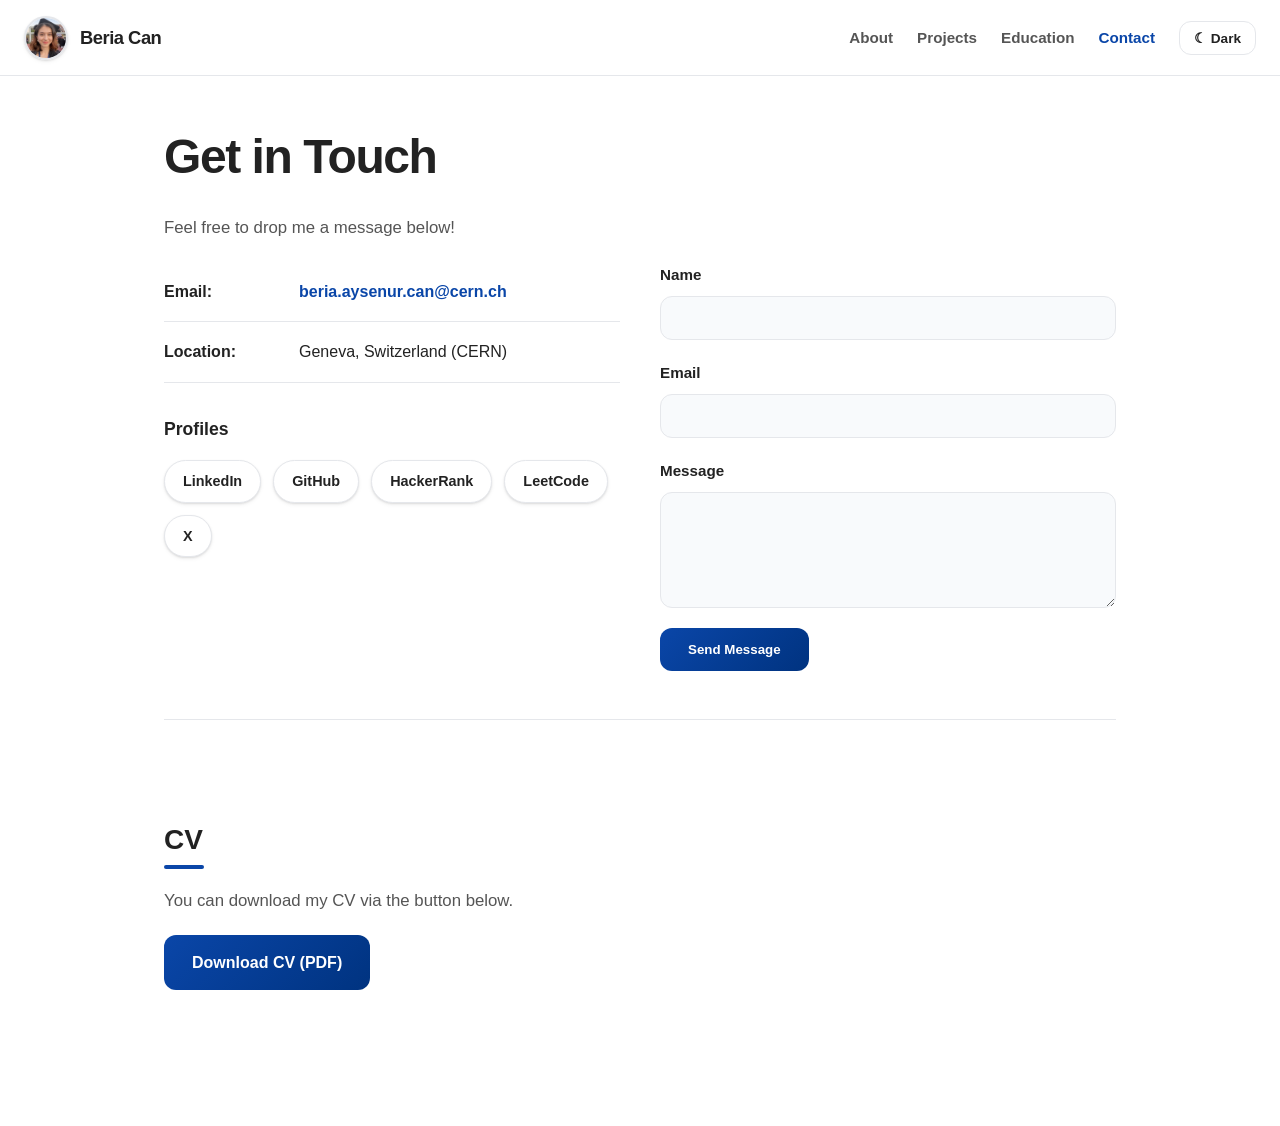
==== contact.html @ fe187c78 "contact update" ====
<!doctype html>
<html lang="en">
<head>
    <meta charset="utf-8">
    <meta name="viewport" content="width=device-width, initial-scale=1">
    
    <title>Contact | Beria Can</title>
    <meta name="description" content="Particle Physicist & Data Engineer at CERN. Get in touch for research or engineering collaborations.">
    <meta property="og:title" content="Contact | Beria Can">
    <meta property="og:description" content="M.Sc. Physics Engineering @ ITU · CERN. Let's connect.">
    <meta property="og:image" content="img/profile.jpeg">
    <meta property="og:type" content="website">
    <meta name="twitter:card" content="summary_large_image">

    <link rel="stylesheet" href="css/style.css">
</head>
<body>
    <script>
        (function() {
            const savedTheme = localStorage.getItem('theme');
            if (savedTheme === 'dark' || (!savedTheme && window.matchMedia('(prefers-color-scheme: dark)').matches)) {
                document.body.classList.add('dark-mode');
                document.documentElement.setAttribute('data-theme', 'dark');
            }
        })();
    </script>

    <header>
        <a href="index.html" class="brand">
            <img class="brand-avatar" src="img/profile.jpeg" alt="Avatar">
            <span class="brand-name">Beria Can</span>
        </a>
        <nav>
            <a href="index.html">About</a>
            <a href="projects.html">Projects</a>
            <a href="education.html">Education</a>
            <a href="contact.html" class="active">Contact</a>
            <button id="theme-toggle" class="theme-btn">☾ Dark Mode</button>
        </nav>
    </header>

    <div class="wrap">
        <main>
            <h1>Get in Touch</h1>
            <p>Feel free to drop me a message below!</p>

            <section class="contact-grid">
                <div class="contact-info">
                    <ul class="info-list">
                        <li><strong>Email:</strong> <a href="mailto:beria.aysenur.can@cern.ch">beria.aysenur.can@cern.ch</a></li>
                        <li><strong>Location:</strong> Geneva, Switzerland (CERN)</li>
                    </ul>

                    <h3 style="margin-top: 2rem; margin-bottom: 1rem; font-size: 1.1rem;">Profiles</h3>
                    <div class="social-links">
                        <a href="https://www.linkedin.com/in/beriaacan/" target="_blank" rel="noopener noreferrer" class="social-btn">LinkedIn</a>
                        <a href="https://github.com/beriaacan" target="_blank" rel="noopener noreferrer" class="social-btn">GitHub</a>
                        <a href="https://www.hackerrank.com/beriaacan" target="_blank" rel="noopener noreferrer" class="social-btn">HackerRank</a>
                        <a href="https://leetcode.com/u/beriaacan/" target="_blank" rel="noopener noreferrer" class="social-btn">LeetCode</a>
                        <a href="https://x.com/beriaacan" target="_blank" rel="noopener noreferrer" class="social-btn">X</a>
                    </div>
                </div>

                <div class="contact-form-container">
                    <form id="contact-form" action="https://formspree.io/f/meegoajg" method="POST" class="contact-form">
                        <div class="form-group">
                            <label for="name">Name</label>
                            <input type="text" id="name" name="name" required>
                        </div>
                        
                        <div class="form-group">
                            <label for="email">Email</label>
                            <input type="email" id="email" name="email" required>
                        </div>

                        <div class="form-group">
                            <label for="message">Message</label>
                            <textarea id="message" name="message" rows="5" required></textarea>
                        </div>

                        <button type="submit" id="form-submit-btn" class="btn-primary form-submit">Send Message</button>
                        <div id="form-status" class="form-message"></div>
                    </form>
                </div>
            </section>

            <hr style="margin: 3rem 0; border: 0; border-top: 1px solid var(--border);">

            <section>
                <h2>CV</h2>
                <p>You can download my CV via the button below.</p>
                <a href="CV.pdf" download class="btn-primary">Download CV (PDF)</a>
            </section>
        </main>
    </div>
    
    <footer style="text-align: center; margin-top: 4rem; margin-bottom: 2rem; color: var(--muted); font-size: 0.8rem;">
    </footer>

    <script src="js/theme.js"></script>
    <script>
        const form = document.getElementById("contact-form");
        const status = document.getElementById("form-status");
        const btn = document.getElementById("form-submit-btn");

        async function handleSubmit(event) {
            event.preventDefault();
            btn.disabled = true;
            btn.innerText = "Sending...";
            
            const data = new FormData(event.target);
            
            try {
                const response = await fetch(event.target.action, {
                    method: form.method,
                    body: data,
                    headers: { 'Accept': 'application/json' }
                });

                if (response.ok) {
                    status.innerHTML = "Thanks for your message! I'll get back to you soon.";
                    status.className = "form-message success";
                    form.reset();
                    btn.innerText = "Message Sent";
                } else {
                    const result = await response.json();
                    status.innerHTML = result.errors ? result.errors.map(error => error.message).join(", ") : "Oops! Something went wrong.";
                    status.className = "form-message error";
                    btn.disabled = false;
                    btn.innerText = "Send Message";
                }
            } catch (error) {
                status.innerHTML = "Oops! Network error, please try again.";
                status.className = "form-message error";
                btn.disabled = false;
                btn.innerText = "Send Message";
            }
        }
        form.addEventListener("submit", handleSubmit);
    </script>
</body>
</html>
---- css/style.css ----
:root {
    /* Color Palette */
    --bg: #ffffff;
    --fg: #222222;
    --muted: #555555;
    --acc: #0a46a8;
    --acc-hover: #003380;
    --card-bg: #ffffff;
    --border: #e5e7eb;
    --shadow-sm: 0 2px 4px rgba(0,0,0,0.05), 0 1px 2px rgba(0,0,0,0.1);
    --shadow-md: 0 10px 15px -3px rgba(0,0,0,0.08), 0 4px 6px -2px rgba(0,0,0,0.04);
    --hero-bg: #f8fafc;
    --success: #10b981;
    --error: #ef4444;

    /* Spacing & Layout */
    --nav-height: 76px;
    --max-width: 1000px;
    --radius: 12px;
}

[data-theme="dark"] {
    --bg: #0f1117;
    --fg: #e0e0e0;
    --muted: #9ca3af;
    --acc: #4f8ae8;
    --acc-hover: #70a2ff;
    --card-bg: #1a1d26;
    --border: #2a2f3a;
    --shadow-sm: 0 2px 4px rgba(0,0,0,0.3);
    --shadow-md: 0 10px 20px rgba(0,0,0,0.4);
    --hero-bg: #141720;
}

/* Base Reset & Typography */
* { box-sizing: border-box; margin: 0; padding: 0; }
body {
    background: var(--bg);
    color: var(--fg);
    font-family: -apple-system, BlinkMacSystemFont, "Segoe UI", Roboto, Helvetica, Arial, sans-serif;
    line-height: 1.7;
    transition: background 0.3s, color 0.3s;
    min-height: 100vh;
    display: flex;
    flex-direction: column;
}

.wrap {
    width: 100%;
    max-width: var(--max-width);
    margin: 0 auto;
    padding: 40px 24px;
    flex: 1;
}

/* Navigation */
header {
    border-bottom: 1px solid var(--border);
    padding: 0 24px;
    height: var(--nav-height);
    display: flex;
    align-items: center;
    justify-content: space-between;
    position: sticky;
    top: 0;
    background: var(--bg);
    z-index: 100;
}

.brand {
    display: flex;
    align-items: center;
    gap: 12px;
    text-decoration: none;
    color: var(--fg);
}

.brand-avatar {
    width: 44px;
    height: 44px;
    border-radius: 50%;
    object-fit: cover;
    border: 2px solid var(--border);
    box-shadow: var(--shadow-sm);
}

.brand-name { font-weight: 800; font-size: 1.15rem; letter-spacing: -0.5px; }

nav { display: flex; align-items: center; gap: 24px; }
nav a {
    text-decoration: none;
    color: var(--muted);
    font-weight: 600;
    font-size: 0.95rem;
    transition: color 0.2s;
}
nav a:hover, nav a.active { color: var(--acc); }

.theme-btn {
    background: var(--card-bg);
    border: 1px solid var(--border);
    color: var(--fg);
    padding: 8px 14px;
    border-radius: var(--radius);
    cursor: pointer;
    font-weight: 600;
    font-size: 0.85rem;
    transition: all 0.2s;
}

/* Typography */
h1 { font-size: 3rem; margin-bottom: 1rem; font-weight: 800; letter-spacing: -0.03em; color: var(--fg); }
h2 { font-size: 1.75rem; margin: 3rem 0 1.5rem; font-weight: 800; color: var(--fg); position: relative; display: inline-block; }
h2::after { content: ''; position: absolute; left: 0; bottom: -6px; width: 40px; height: 4px; background: var(--acc); border-radius: 2px; }
p { margin-bottom: 1.2rem; color: var(--muted); font-size: 1.05rem; }

/* Buttons */
.btn-primary {
    display: inline-block;
    background: linear-gradient(135deg, var(--acc), var(--acc-hover));
    color: white;
    padding: 14px 28px;
    border-radius: var(--radius);
    text-decoration: none;
    font-weight: 700;
    transition: all 0.2s;
    border: none;
    cursor: pointer;
}
.btn-primary:hover:not(:disabled) { transform: translateY(-2px); opacity: 0.95; }
.btn-primary:disabled { opacity: 0.6; cursor: not-allowed; }

/* Info List */
.info-list li {
    padding: 16px 0;
    border-bottom: 1px solid var(--border);
    display: flex; flex-wrap: wrap; gap: 15px; align-items: baseline;
}
.info-list strong { min-width: 120px; color: var(--fg); font-weight: 700; }
.info-list a { color: var(--acc); text-decoration: none; font-weight: 600; }

/* Contact Specific */
.contact-grid {
    display: grid;
    grid-template-columns: 1fr;
    gap: 40px;
    margin-top: 20px;
}

@media (min-width: 768px) {
    .contact-grid { grid-template-columns: 1fr 1fr; align-items: start; }
}

.social-links { display: flex; flex-wrap: wrap; gap: 12px; }
.social-btn {
    padding: 8px 18px;
    background: var(--card-bg);
    border: 1px solid var(--border);
    border-radius: 30px;
    color: var(--fg);
    text-decoration: none;
    font-weight: 600;
    font-size: 0.9rem;
    transition: all 0.2s;
    box-shadow: var(--shadow-sm);
}
.social-btn:hover { border-color: var(--acc); color: var(--acc); transform: translateY(-2px); }

/* Form */
.form-group { display: flex; flex-direction: column; gap: 8px; margin-bottom: 20px; }
.form-group label { font-weight: 600; color: var(--fg); font-size: 0.95rem; }
.form-group input, .form-group textarea {
    width: 100%; padding: 12px 16px; background: var(--hero-bg); border: 1px solid var(--border);
    border-radius: var(--radius); color: var(--fg); font-family: inherit; font-size: 1rem;
}
.form-group input:focus, .form-group textarea:focus { outline: none; border-color: var(--acc); box-shadow: 0 0 0 3px rgba(79, 138, 232, 0.2); }

.form-message { margin-top: 15px; font-size: 0.9rem; font-weight: 600; padding: 10px; border-radius: 8px; display: none; }
.form-message.success { display: block; color: var(--success); background: rgba(16, 185, 129, 0.1); }
.form-message.error { display: block; color: var(--error); background: rgba(239, 68, 68, 0.1); }

@media (max-width: 600px) {
    header { height: auto; flex-direction: column; padding: 15px; gap: 15px; }
    nav { flex-wrap: wrap; justify-content: center; gap: 15px; }
}
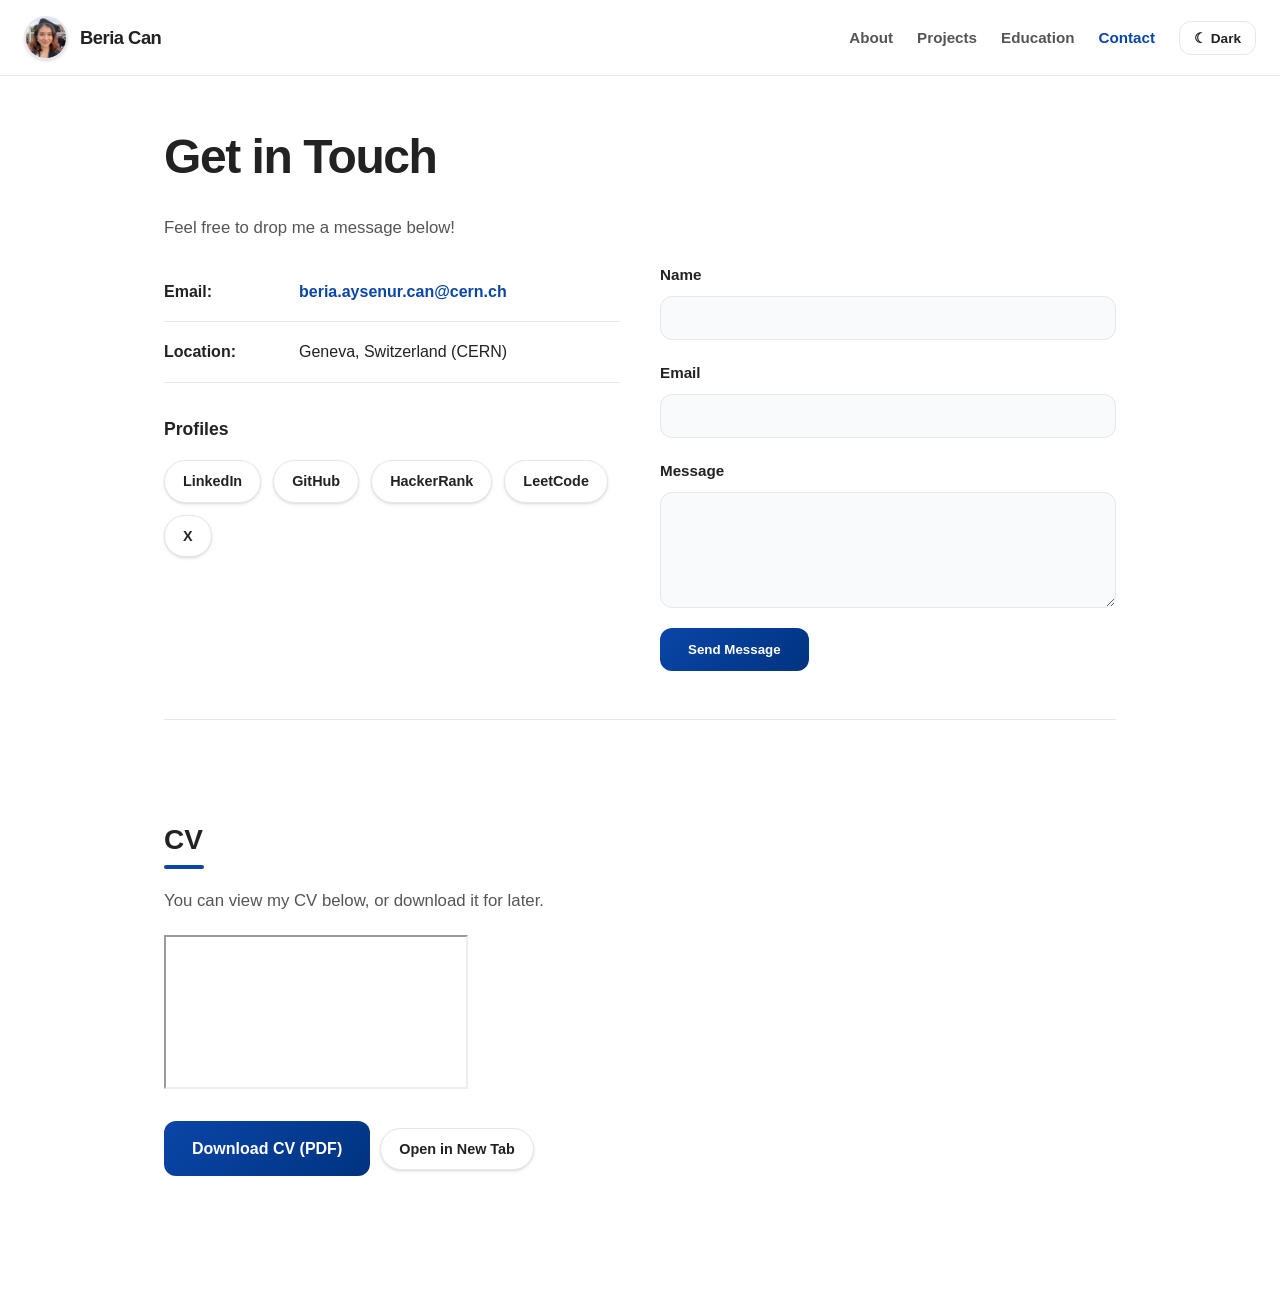
==== commit 32e7f392: "contact update" ====
--- a/contact.html
+++ b/contact.html
@@ -88,8 +88,16 @@
 
             <section>
                 <h2>CV</h2>
-                <p>You can download my CV via the button below.</p>
-                <a href="CV.pdf" download class="btn-primary">Download CV (PDF)</a>
+                <p>You can view my CV below, or download it for later.</p>
+                
+                <iframe src="CV.pdf" class="cv-frame" title="Beria Can CV">
+                    <p>Tarayıcınız PDF görüntülemeyi desteklemiyor.</p>
+                </iframe>
+
+                <div style="margin-top: 1.5rem; display: flex; gap: 10px; align-items: center;">
+                    <a href="CV.pdf" download class="btn-primary">Download CV (PDF)</a>
+                    <a href="CV.pdf" target="_blank" rel="noopener noreferrer" class="social-btn">Open in New Tab</a>
+                </div>
             </section>
         </main>
     </div>
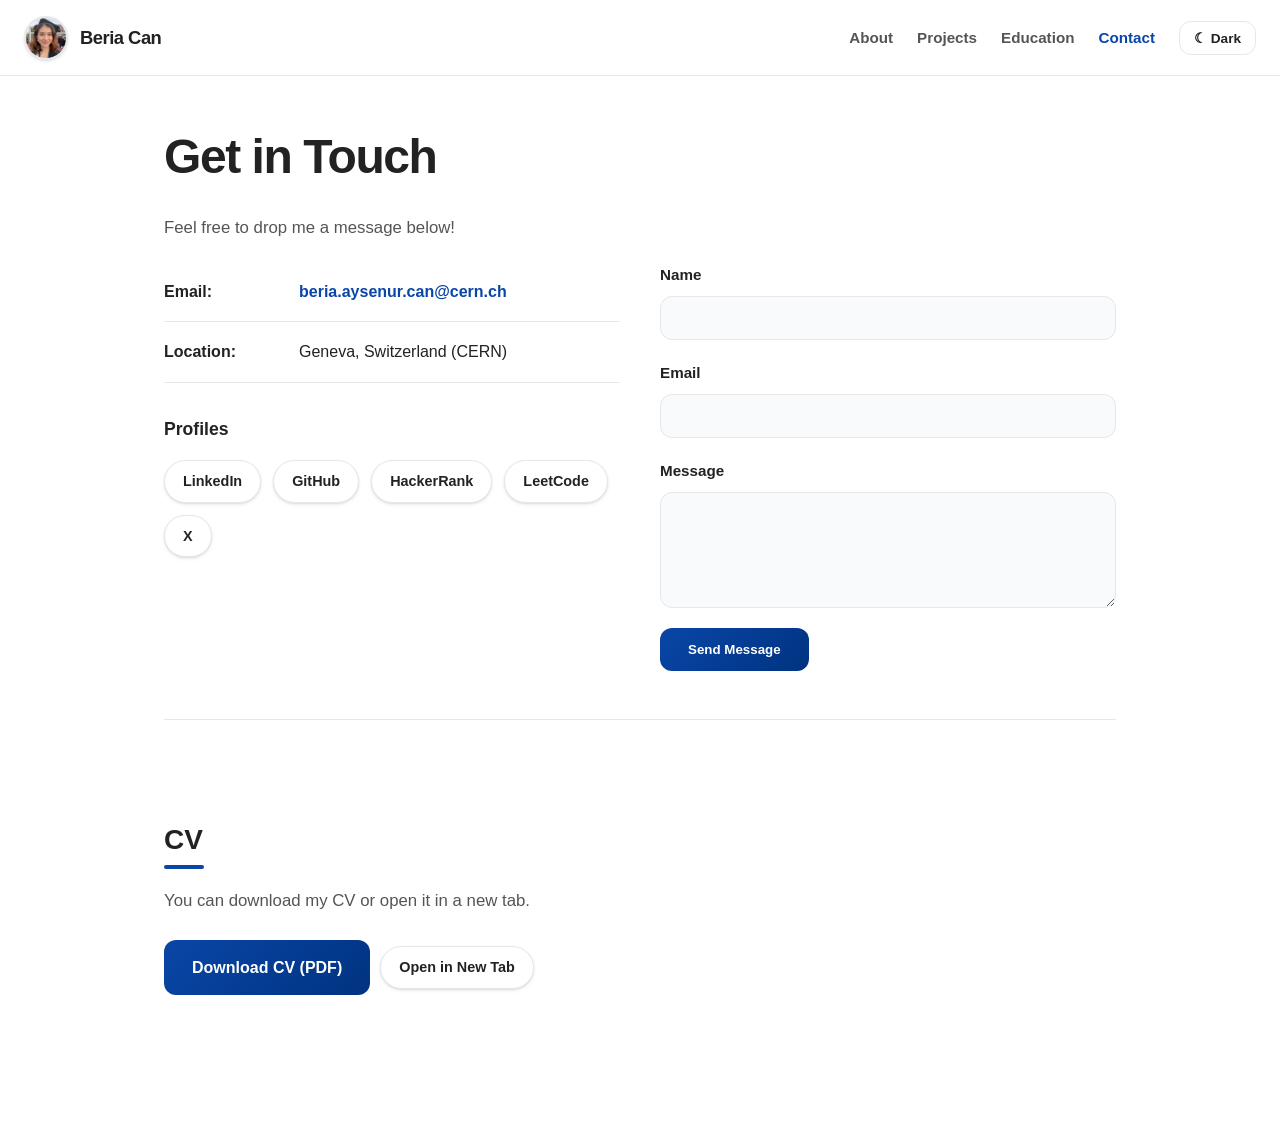
==== commit 69b7a2c0: "contact update" ====
--- a/contact.html
+++ b/contact.html
@@ -88,11 +88,7 @@
 
             <section>
                 <h2>CV</h2>
-                <p>You can view my CV below, or download it for later.</p>
-                
-                <iframe src="CV.pdf" class="cv-frame" title="Beria Can CV">
-                    <p>Tarayıcınız PDF görüntülemeyi desteklemiyor.</p>
-                </iframe>
+                <p>You can download my CV or open it in a new tab.</p>
 
                 <div style="margin-top: 1.5rem; display: flex; gap: 10px; align-items: center;">
                     <a href="CV.pdf" download class="btn-primary">Download CV (PDF)</a>
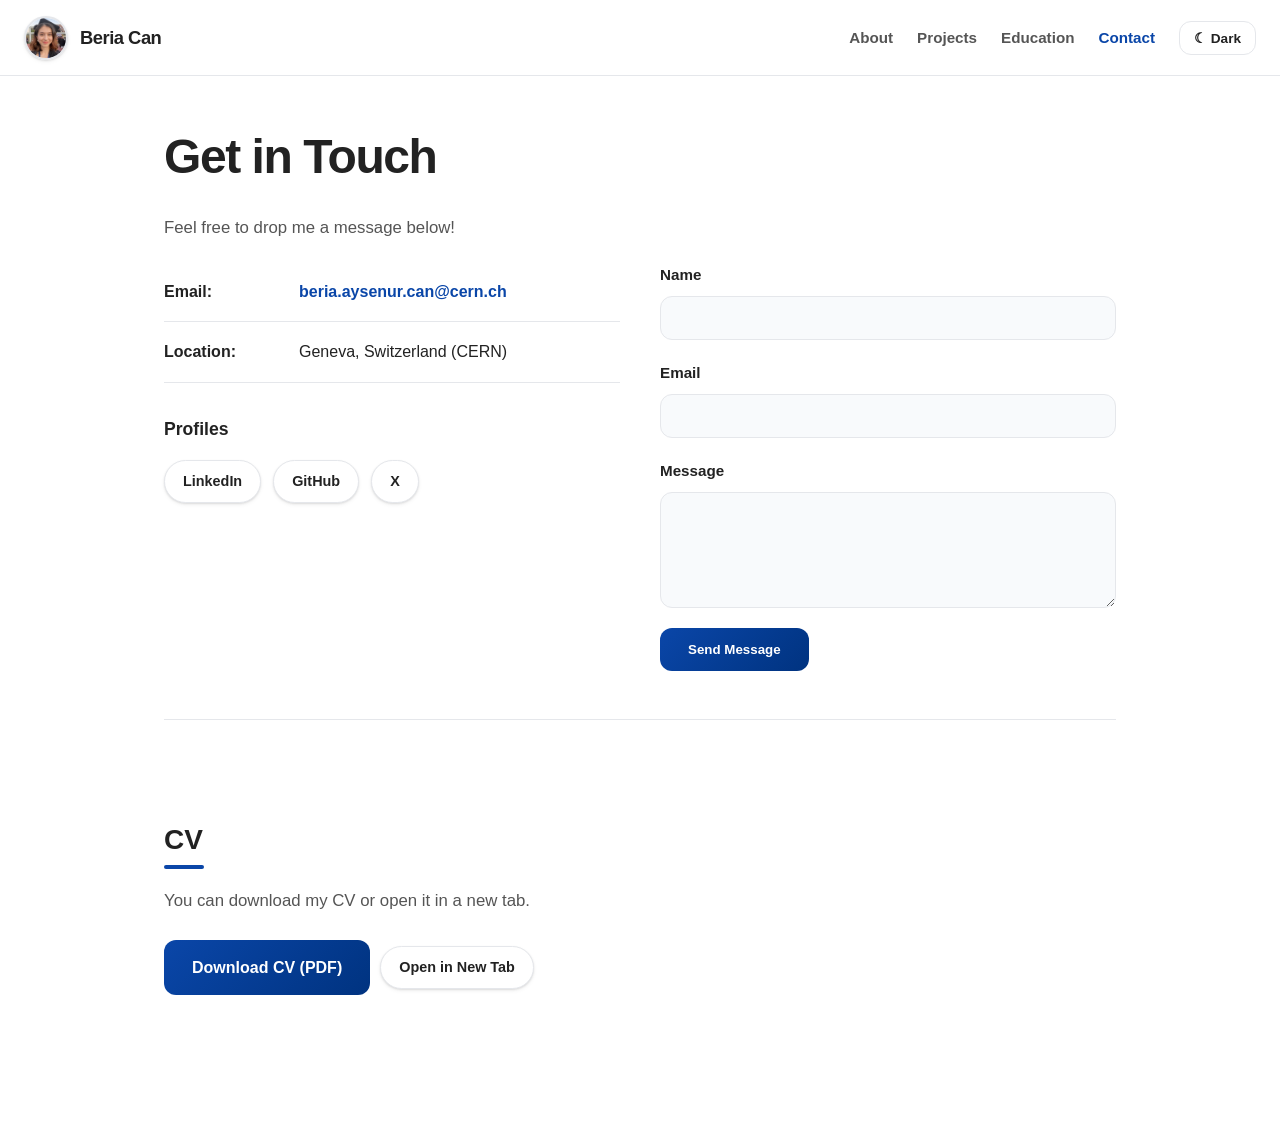
==== commit 8295398d: "update text" ====
--- a/contact.html
+++ b/contact.html
@@ -55,8 +55,6 @@
                     <div class="social-links">
                         <a href="https://www.linkedin.com/in/beriaacan/" target="_blank" rel="noopener noreferrer" class="social-btn">LinkedIn</a>
                         <a href="https://github.com/beriaacan" target="_blank" rel="noopener noreferrer" class="social-btn">GitHub</a>
-                        <a href="https://www.hackerrank.com/beriaacan" target="_blank" rel="noopener noreferrer" class="social-btn">HackerRank</a>
-                        <a href="https://leetcode.com/u/beriaacan/" target="_blank" rel="noopener noreferrer" class="social-btn">LeetCode</a>
                         <a href="https://x.com/beriaacan" target="_blank" rel="noopener noreferrer" class="social-btn">X</a>
                     </div>
                 </div>
--- a/css/style.css
+++ b/css/style.css
@@ -182,4 +182,129 @@
 @media (max-width: 600px) {
     header { height: auto; flex-direction: column; padding: 15px; gap: 15px; }
     nav { flex-wrap: wrap; justify-content: center; gap: 15px; }
+}
+
+/* Projects Grid & Cards */
+.grid-cards {
+    display: grid;
+    grid-template-columns: repeat(auto-fit, minmax(320px, 1fr));
+    gap: 30px;
+    margin-top: 30px;
+}
+
+.card {
+    background: var(--card-bg);
+    border: 1px solid var(--border);
+    border-radius: var(--radius);
+    padding: 30px;
+    transition: all 0.3s ease;
+    box-shadow: var(--shadow-sm);
+    position: relative;
+}
+
+.card:hover {
+    transform: translateY(-5px);
+    box-shadow: var(--shadow-md);
+    border-color: var(--acc);
+    cursor: pointer;
+}
+
+.card h3 a {
+    text-decoration: none;
+    color: inherit;
+}
+
+.card h3 a::after {
+    content: "";
+    position: absolute;
+    top: 0;
+    right: 0;
+    bottom: 0;
+    left: 0;
+    z-index: 1;
+}
+
+.badge {
+    display: inline-block;
+    background: var(--hero-bg);
+    border: 1px solid var(--border);
+    padding: 6px 12px;
+    border-radius: 30px;
+    font-size: 0.8rem;
+    font-weight: 700;
+    color: var(--acc);
+    margin-top: 12px;
+    margin-right: 5px;
+    position: relative;
+    z-index: 2;
+}
+
+/* Hero Section (About Sayfası Üst Kısım) */
+.hero-section {
+    background: var(--hero-bg);
+    border-bottom: 1px solid var(--border);
+    width: 100%;
+    overflow: hidden;
+}
+
+.hero-content {
+    max-width: var(--max-width);
+    margin: 0 auto;
+    padding: 60px 24px;
+    display: flex;
+    align-items: center;
+    justify-content: space-between;
+    gap: 40px;
+    flex-wrap: wrap;
+}
+
+.hero-text {
+    flex: 1 1 400px;
+}
+
+.hero-sub {
+    font-size: 1.2rem;
+    color: var(--acc);
+    font-weight: 600;
+    margin-bottom: 16px;
+    display: block;
+}
+
+.hero-intro {
+    font-size: 1.1rem;
+    max-width: 600px;
+    color: var(--muted);
+}
+
+.hero-image-container {
+    flex: 0 0 auto;
+    display: flex;
+    justify-content: center;
+}
+
+.hero-avatar-rect {
+    width: 100%;
+    max-width: 280px;
+    height: auto;
+    object-fit: cover;
+    aspect-ratio: 4/5;
+    border-radius: var(--radius);
+    box-shadow: var(--shadow-md);
+    border: 4px solid var(--card-bg);
+    transition: transform 0.3s ease;
+}
+
+.hero-avatar-rect:hover {
+    transform: scale(1.02);
+}
+
+@media (max-width: 900px) {
+    .hero-content {
+        justify-content: center;
+        text-align: center;
+        padding: 40px 20px;
+    }
+    .hero-intro { margin: 0 auto; }
+    .hero-image-container { width: 100%; margin-top: 20px; }
+    .hero-avatar-rect { max-width: 240px; }
 }
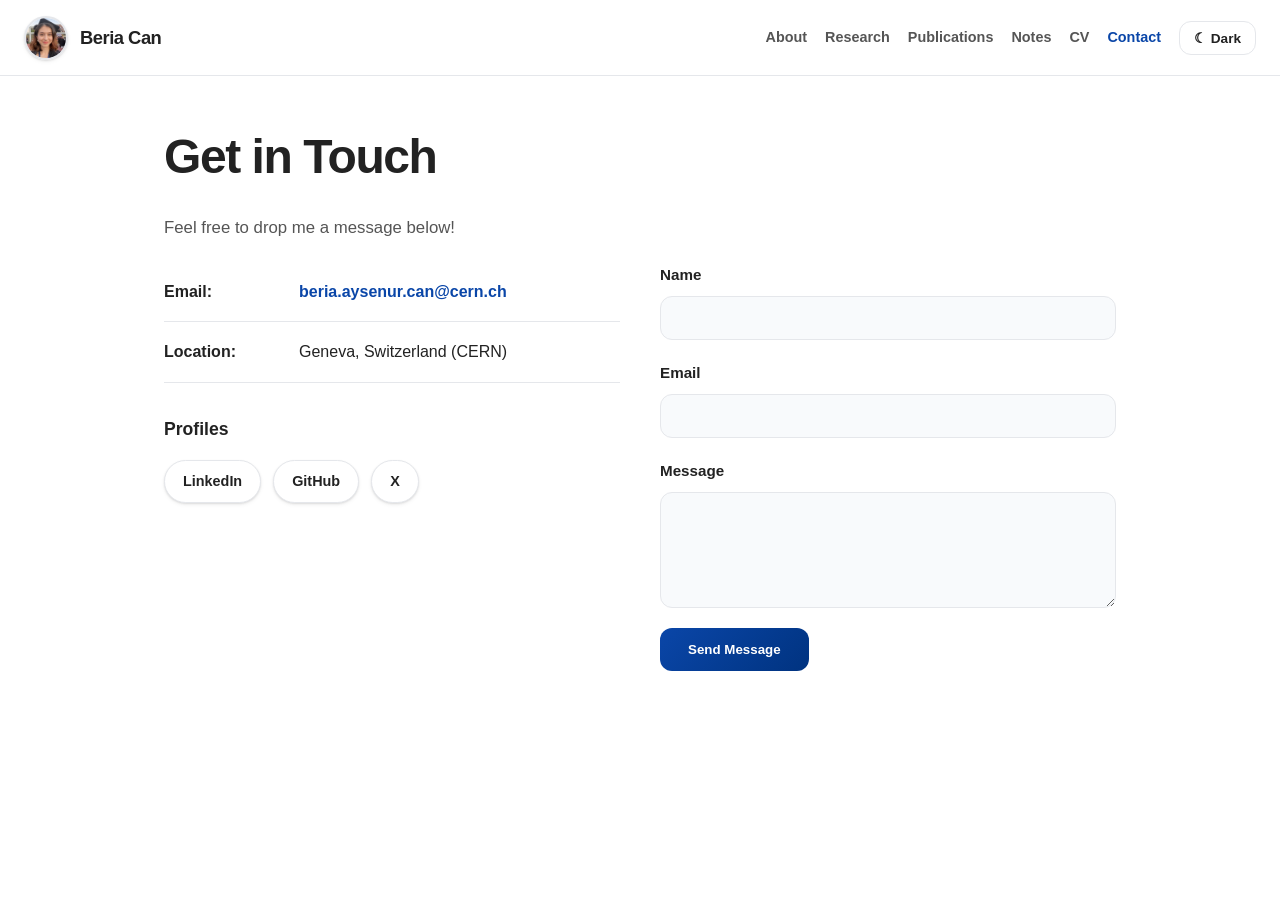
==== commit b6a7d0ab: "update" ====
--- a/contact.html
+++ b/contact.html
@@ -3,7 +3,7 @@
 <head>
     <meta charset="utf-8">
     <meta name="viewport" content="width=device-width, initial-scale=1">
-    
+
     <title>Contact | Beria Can</title>
     <meta name="description" content="Particle Physicist & Data Engineer at CERN. Get in touch for research or engineering collaborations.">
     <meta property="og:title" content="Contact | Beria Can">
@@ -32,8 +32,10 @@
         </a>
         <nav>
             <a href="index.html">About</a>
-            <a href="projects.html">Projects</a>
-            <a href="education.html">Education</a>
+            <a href="research.html">Research</a>
+            <a href="publications.html">Publications</a>
+            <a href="notes.html">Notes</a>
+            <a href="cv.html">CV</a>
             <a href="contact.html" class="active">Contact</a>
             <button id="theme-toggle" class="theme-btn">☾ Dark Mode</button>
         </nav>
@@ -65,7 +67,7 @@
                             <label for="name">Name</label>
                             <input type="text" id="name" name="name" required>
                         </div>
-                        
+
                         <div class="form-group">
                             <label for="email">Email</label>
                             <input type="email" id="email" name="email" required>
@@ -81,21 +83,9 @@
                     </form>
                 </div>
             </section>
-
-            <hr style="margin: 3rem 0; border: 0; border-top: 1px solid var(--border);">
-
-            <section>
-                <h2>CV</h2>
-                <p>You can download my CV or open it in a new tab.</p>
-
-                <div style="margin-top: 1.5rem; display: flex; gap: 10px; align-items: center;">
-                    <a href="CV.pdf" download class="btn-primary">Download CV (PDF)</a>
-                    <a href="CV.pdf" target="_blank" rel="noopener noreferrer" class="social-btn">Open in New Tab</a>
-                </div>
-            </section>
         </main>
     </div>
-    
+
     <footer style="text-align: center; margin-top: 4rem; margin-bottom: 2rem; color: var(--muted); font-size: 0.8rem;">
     </footer>
 
@@ -109,9 +99,9 @@
             event.preventDefault();
             btn.disabled = true;
             btn.innerText = "Sending...";
-            
+
             const data = new FormData(event.target);
-            
+
             try {
                 const response = await fetch(event.target.action, {
                     method: form.method,
@@ -141,4 +131,4 @@
         form.addEventListener("submit", handleSubmit);
     </script>
 </body>
-</html>+</html>
--- a/css/style.css
+++ b/css/style.css
@@ -86,12 +86,12 @@
 
 .brand-name { font-weight: 800; font-size: 1.15rem; letter-spacing: -0.5px; }
 
-nav { display: flex; align-items: center; gap: 24px; }
+nav { display: flex; align-items: center; gap: 18px; flex-wrap: wrap; }
 nav a {
     text-decoration: none;
     color: var(--muted);
     font-weight: 600;
-    font-size: 0.95rem;
+    font-size: 0.9rem;
     transition: color 0.2s;
 }
 nav a:hover, nav a.active { color: var(--acc); }
@@ -307,4 +307,58 @@
     .hero-intro { margin: 0 auto; }
     .hero-image-container { width: 100%; margin-top: 20px; }
     .hero-avatar-rect { max-width: 240px; }
-}+}
+
+/* CV */
+.cv-actions {
+    margin-top: 1.5rem;
+    display: flex;
+    flex-wrap: wrap;
+    gap: 10px;
+    align-items: center;
+}
+
+/* Publications */
+.empty-state {
+    margin-top: 1.5rem;
+    padding: 1.5rem 0;
+    border-top: 1px solid var(--border);
+}
+.empty-state p { margin-bottom: 0; }
+
+.pub-list { list-style: none; margin-top: 1.5rem; }
+.pub-list li {
+    display: flex;
+    gap: 20px;
+    padding: 1.25rem 0;
+    border-bottom: 1px solid var(--border);
+    align-items: flex-start;
+}
+.pub-year {
+    min-width: 56px;
+    font-weight: 700;
+    color: var(--acc);
+}
+.pub-body { display: flex; flex-direction: column; gap: 4px; }
+.pub-meta { color: var(--muted); font-size: 0.95rem; }
+.pub-links a { color: var(--acc); text-decoration: none; font-weight: 600; font-size: 0.9rem; }
+.pub-links a:hover { text-decoration: underline; }
+
+/* Notes index */
+.note-list { list-style: none; margin-top: 0.5rem; }
+.note-list li {
+    padding: 14px 0;
+    border-bottom: 1px solid var(--border);
+    display: flex;
+    flex-direction: column;
+    gap: 2px;
+}
+.note-list a {
+    color: var(--fg);
+    text-decoration: none;
+    font-weight: 700;
+    font-size: 1.05rem;
+}
+.note-list a:hover { color: var(--acc); }
+.note-desc { color: var(--muted); font-size: 0.95rem; }
+.note-empty { color: var(--muted); font-style: italic; border-bottom: none !important; }
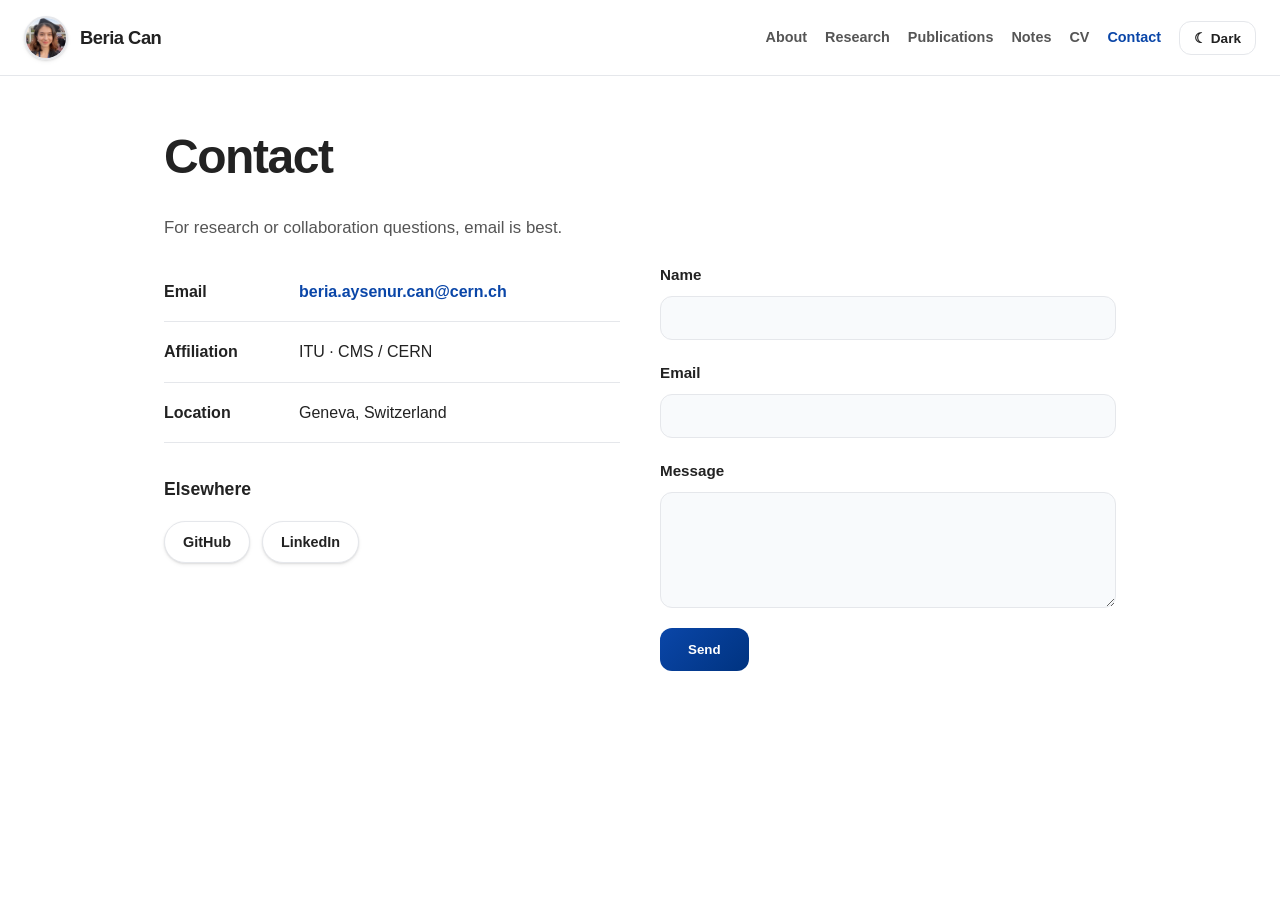
==== commit 69be17eb: "update" ====
--- a/contact.html
+++ b/contact.html
@@ -5,9 +5,9 @@
     <meta name="viewport" content="width=device-width, initial-scale=1">
 
     <title>Contact | Beria Can</title>
-    <meta name="description" content="Particle Physicist & Data Engineer at CERN. Get in touch for research or engineering collaborations.">
+    <meta name="description" content="Contact Beria Can — Master’s student at ITU, CMS Collaboration at CERN.">
     <meta property="og:title" content="Contact | Beria Can">
-    <meta property="og:description" content="M.Sc. Physics Engineering @ ITU · CERN. Let's connect.">
+    <meta property="og:description" content="M.Sc. Physics Engineering @ ITU · CMS / CERN.">
     <meta property="og:image" content="img/profile.jpeg">
     <meta property="og:type" content="website">
     <meta name="twitter:card" content="summary_large_image">
@@ -43,21 +43,21 @@
 
     <div class="wrap">
         <main>
-            <h1>Get in Touch</h1>
-            <p>Feel free to drop me a message below!</p>
+            <h1>Contact</h1>
+            <p>For research or collaboration questions, email is best.</p>
 
             <section class="contact-grid">
                 <div class="contact-info">
                     <ul class="info-list">
-                        <li><strong>Email:</strong> <a href="mailto:beria.aysenur.can@cern.ch">beria.aysenur.can@cern.ch</a></li>
-                        <li><strong>Location:</strong> Geneva, Switzerland (CERN)</li>
+                        <li><strong>Email</strong> <a href="mailto:beria.aysenur.can@cern.ch">beria.aysenur.can@cern.ch</a></li>
+                        <li><strong>Affiliation</strong> <span>ITU · CMS / CERN</span></li>
+                        <li><strong>Location</strong> <span>Geneva, Switzerland</span></li>
                     </ul>
 
-                    <h3 style="margin-top: 2rem; margin-bottom: 1rem; font-size: 1.1rem;">Profiles</h3>
+                    <h3 style="margin-top: 2rem; margin-bottom: 1rem; font-size: 1.1rem;">Elsewhere</h3>
                     <div class="social-links">
+                        <a href="https://github.com/beriaacan" target="_blank" rel="noopener noreferrer" class="social-btn">GitHub</a>
                         <a href="https://www.linkedin.com/in/beriaacan/" target="_blank" rel="noopener noreferrer" class="social-btn">LinkedIn</a>
-                        <a href="https://github.com/beriaacan" target="_blank" rel="noopener noreferrer" class="social-btn">GitHub</a>
-                        <a href="https://x.com/beriaacan" target="_blank" rel="noopener noreferrer" class="social-btn">X</a>
                     </div>
                 </div>
 
@@ -78,7 +78,7 @@
                             <textarea id="message" name="message" rows="5" required></textarea>
                         </div>
 
-                        <button type="submit" id="form-submit-btn" class="btn-primary form-submit">Send Message</button>
+                        <button type="submit" id="form-submit-btn" class="btn-primary form-submit">Send</button>
                         <div id="form-status" class="form-message"></div>
                     </form>
                 </div>
@@ -110,22 +110,22 @@
                 });
 
                 if (response.ok) {
-                    status.innerHTML = "Thanks for your message! I'll get back to you soon.";
+                    status.innerHTML = "Thanks — I’ll get back to you by email.";
                     status.className = "form-message success";
                     form.reset();
-                    btn.innerText = "Message Sent";
+                    btn.innerText = "Sent";
                 } else {
                     const result = await response.json();
-                    status.innerHTML = result.errors ? result.errors.map(error => error.message).join(", ") : "Oops! Something went wrong.";
+                    status.innerHTML = result.errors ? result.errors.map(error => error.message).join(", ") : "Something went wrong. Please email me directly.";
                     status.className = "form-message error";
                     btn.disabled = false;
-                    btn.innerText = "Send Message";
+                    btn.innerText = "Send";
                 }
             } catch (error) {
-                status.innerHTML = "Oops! Network error, please try again.";
+                status.innerHTML = "Network error. Please email me directly.";
                 status.className = "form-message error";
                 btn.disabled = false;
-                btn.innerText = "Send Message";
+                btn.innerText = "Send";
             }
         }
         form.addEventListener("submit", handleSubmit);
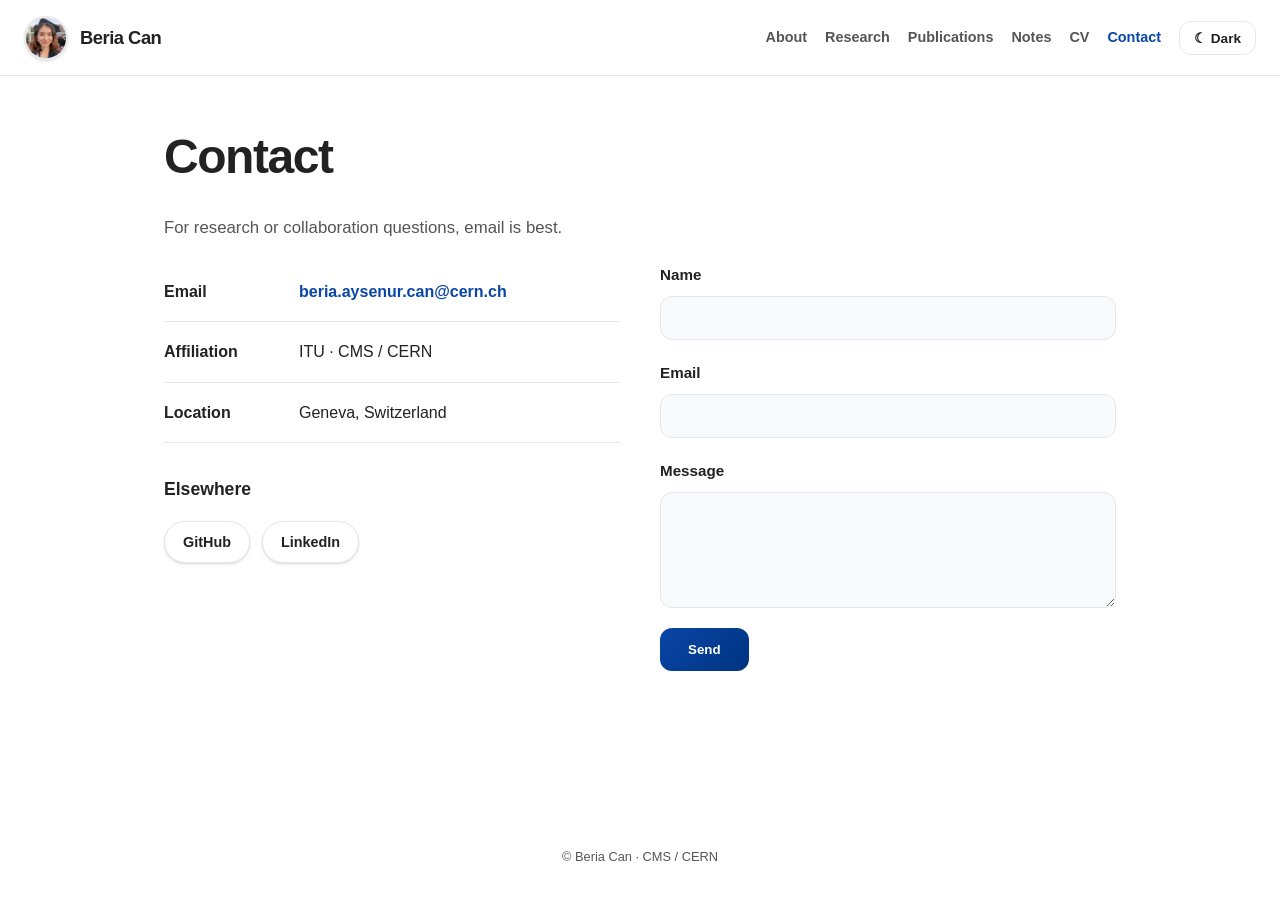
==== commit c28d7cec: "update" ====
--- a/contact.html
+++ b/contact.html
@@ -87,7 +87,8 @@
     </div>
 
     <footer style="text-align: center; margin-top: 4rem; margin-bottom: 2rem; color: var(--muted); font-size: 0.8rem;">
-    </footer>
+            &copy; Beria Can · CMS / CERN
+        </footer>
 
     <script src="js/theme.js"></script>
     <script>
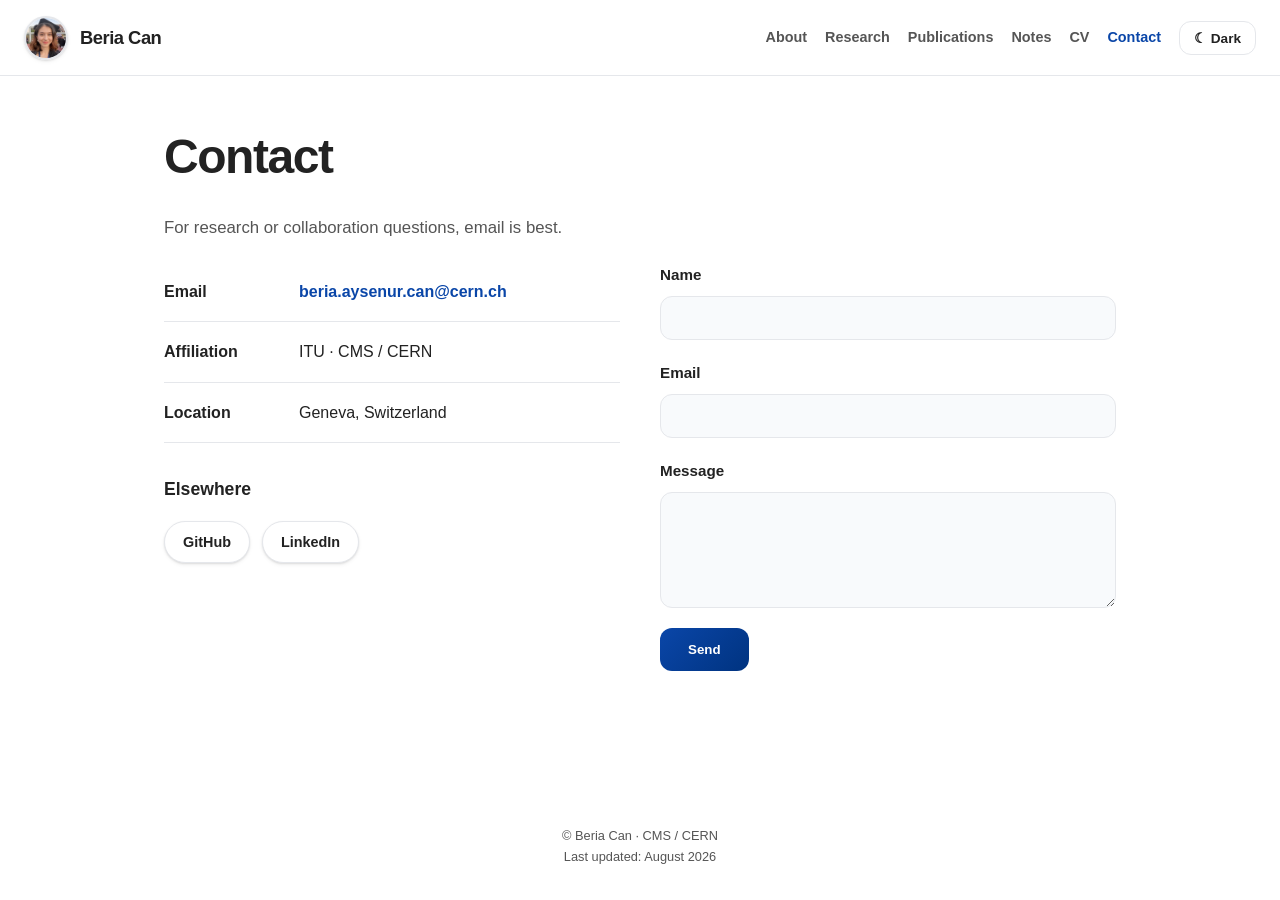
==== commit 36262905: "update" ====
--- a/contact.html
+++ b/contact.html
@@ -87,7 +87,7 @@
     </div>
 
     <footer style="text-align: center; margin-top: 4rem; margin-bottom: 2rem; color: var(--muted); font-size: 0.8rem;">
-            &copy; Beria Can · CMS / CERN
+            &copy; Beria Can · CMS / CERN<br>Last updated: August 2026
         </footer>
 
     <script src="js/theme.js"></script>
